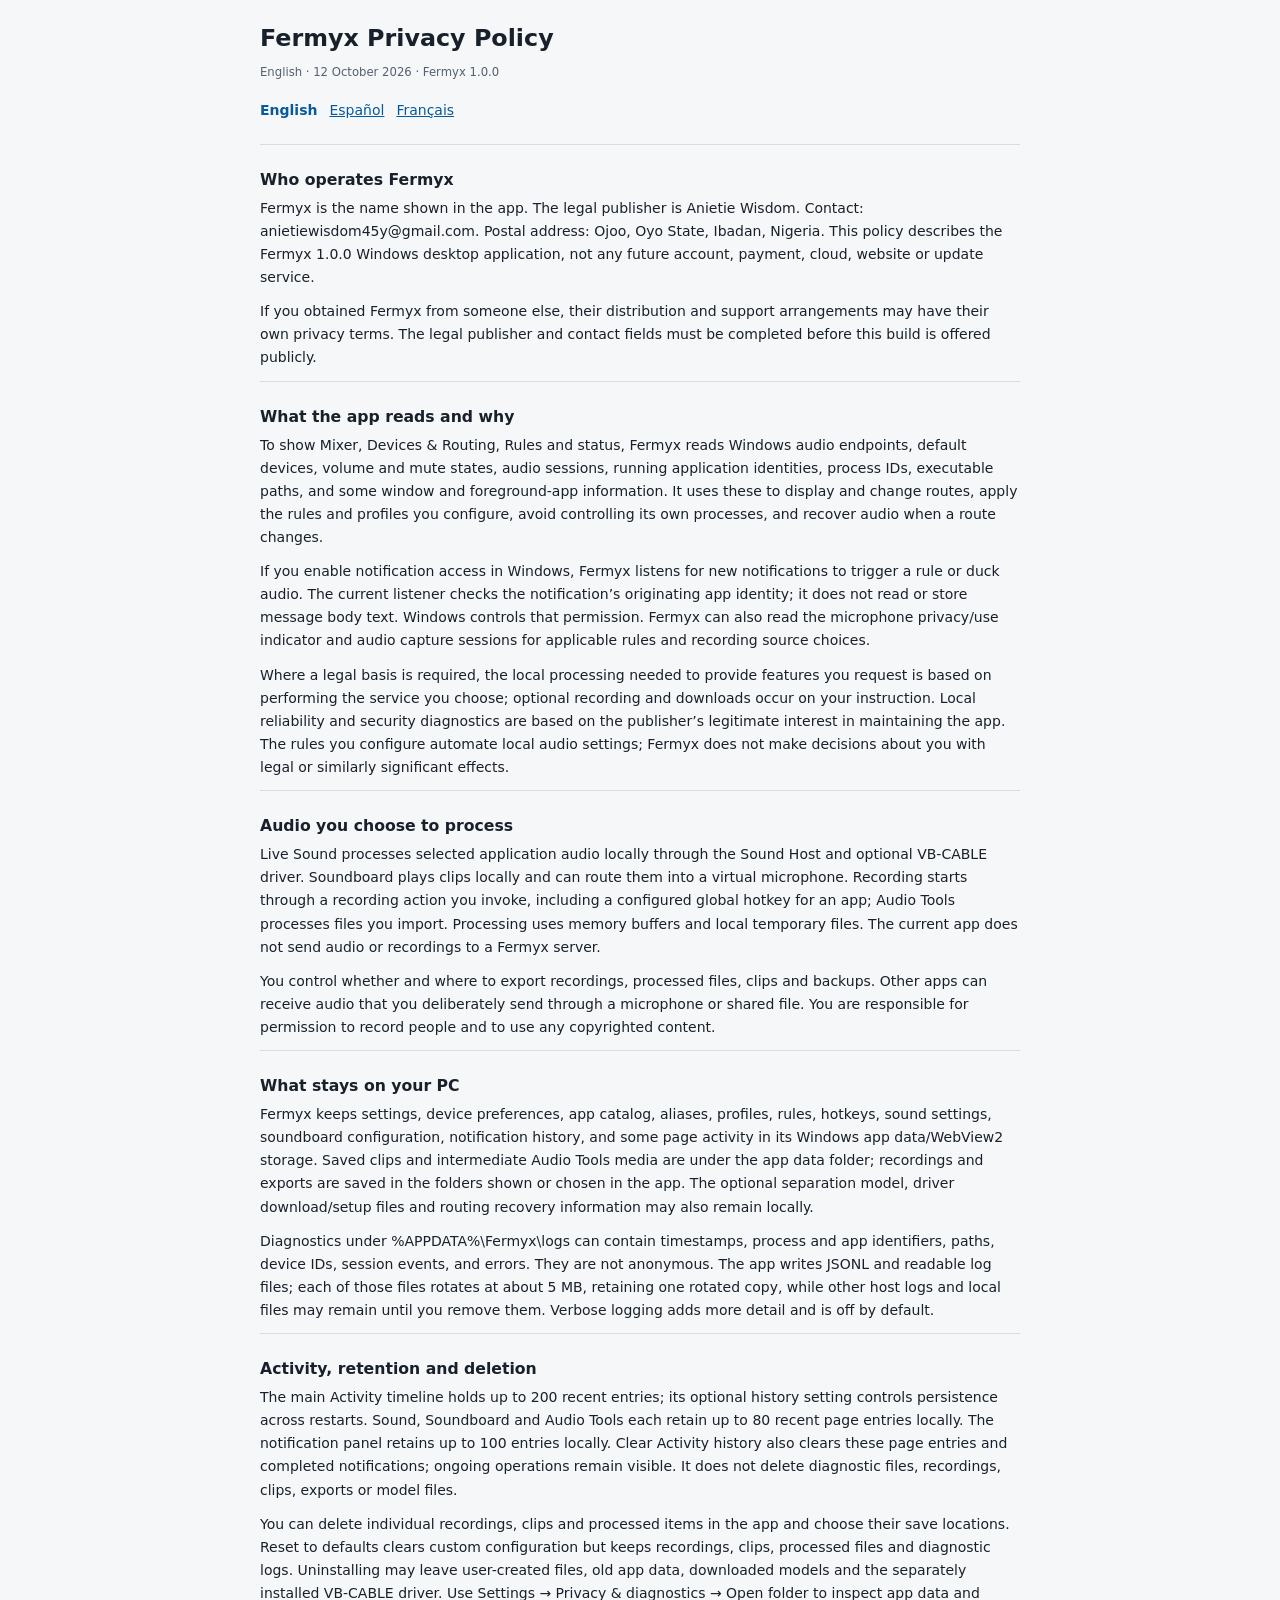
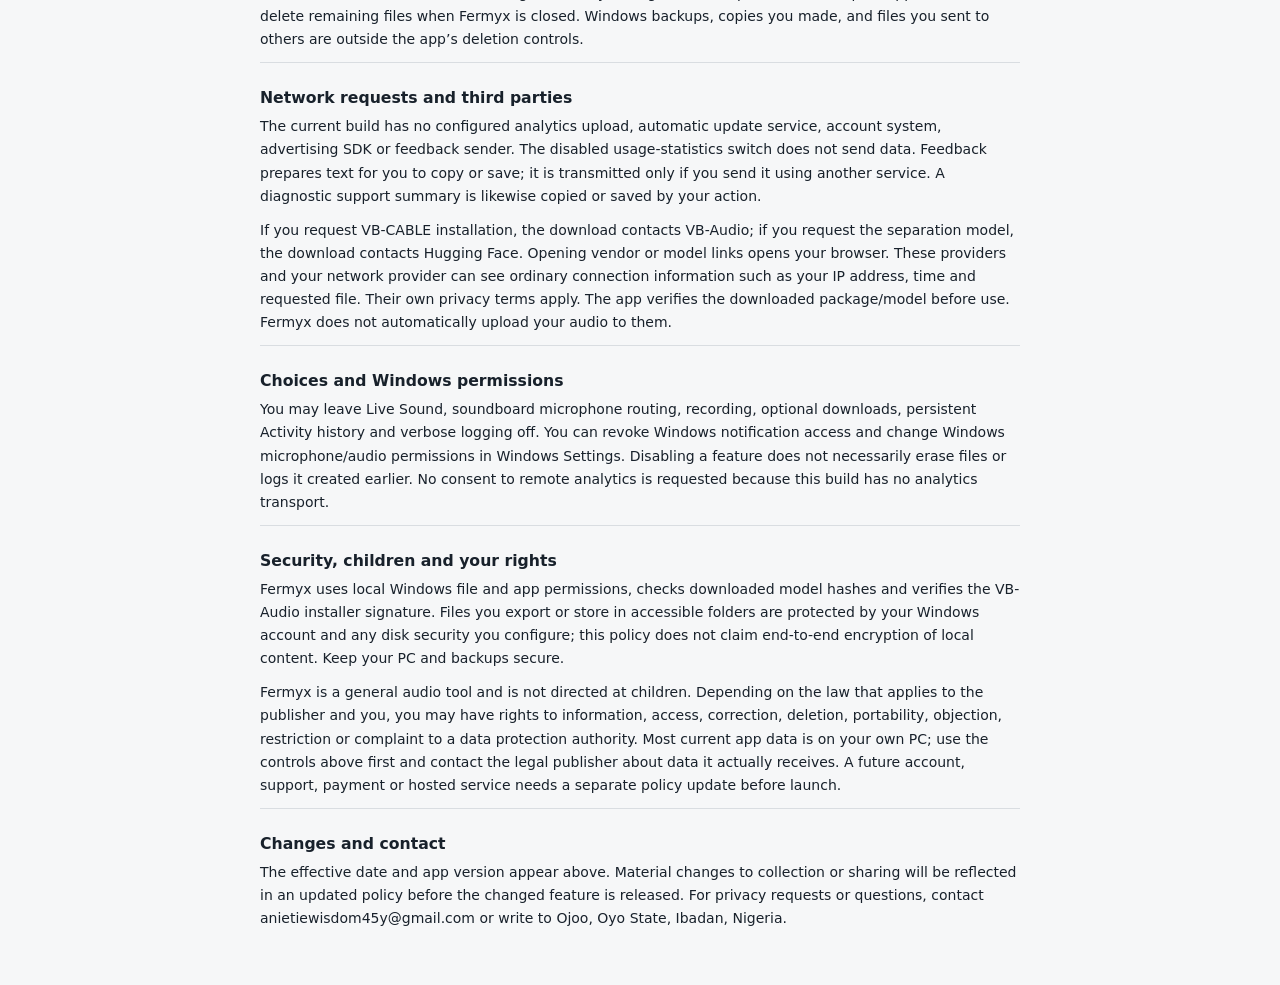
==== index.html @ 1df38df1 "added privacy files" ====
<!doctype html>
<html lang="en"><head><meta charset="utf-8"><meta name="viewport" content="width=device-width,initial-scale=1"><title>Fermyx Privacy Policy</title><style>
:root{color-scheme:light dark;font-family:system-ui,Segoe UI,sans-serif;font-size:14px;line-height:1.65;background:#f6f7f8;color:#18212b}body{max-width:760px;margin:0 auto;padding:24px clamp(16px,5vw,36px) 44px}h1{font-size:1.7rem;line-height:1.2;margin:0 0 7px}h2{font-size:1.12rem;line-height:1.35;margin:24px 0 6px}p{margin:7px 0 11px;overflow-wrap:anywhere}small{color:#546170}nav{display:flex;gap:12px;flex-wrap:wrap;margin:16px 0 22px}nav a{color:#075a9c}nav a[aria-current]{font-weight:700;text-decoration:none}aside{border-left:3px solid #b06700;padding:10px 13px;background:#fff4df;margin:20px 0}section{border-top:1px solid #d9dde1}::selection{background:#afddff}@media(prefers-color-scheme:dark){:root{background:#171a1e;color:#edf2f5}small{color:#a8b3bc}nav a{color:#85cbff}section{border-color:#384148}aside{background:#30271a;color:#ffe1a4}}
</style></head><body><main><h1>Fermyx Privacy Policy</h1><small>English · 12 October 2026 · Fermyx 1.0.0</small><nav aria-label="Policy languages"><a href="index.html" lang="en" aria-current="page">English</a><a href="privacy-policy.es.html" lang="es">Español</a><a href="privacy-policy.fr.html" lang="fr">Français</a></nav><section><h2>Who operates Fermyx</h2><p>Fermyx is the name shown in the app. The legal publisher is Anietie Wisdom. Contact: anietiewisdom45y@gmail.com. Postal address: Ojoo, Oyo State, Ibadan, Nigeria. This policy describes the Fermyx 1.0.0 Windows desktop application, not any future account, payment, cloud, website or update service.</p><p>If you obtained Fermyx from someone else, their distribution and support arrangements may have their own privacy terms. The legal publisher and contact fields must be completed before this build is offered publicly.</p></section>
<section><h2>What the app reads and why</h2><p>To show Mixer, Devices &amp; Routing, Rules and status, Fermyx reads Windows audio endpoints, default devices, volume and mute states, audio sessions, running application identities, process IDs, executable paths, and some window and foreground-app information. It uses these to display and change routes, apply the rules and profiles you configure, avoid controlling its own processes, and recover audio when a route changes.</p><p>If you enable notification access in Windows, Fermyx listens for new notifications to trigger a rule or duck audio. The current listener checks the notification’s originating app identity; it does not read or store message body text. Windows controls that permission. Fermyx can also read the microphone privacy/use indicator and audio capture sessions for applicable rules and recording source choices.</p><p>Where a legal basis is required, the local processing needed to provide features you request is based on performing the service you choose; optional recording and downloads occur on your instruction. Local reliability and security diagnostics are based on the publisher’s legitimate interest in maintaining the app. The rules you configure automate local audio settings; Fermyx does not make decisions about you with legal or similarly significant effects.</p></section>
<section><h2>Audio you choose to process</h2><p>Live Sound processes selected application audio locally through the Sound Host and optional VB-CABLE driver. Soundboard plays clips locally and can route them into a virtual microphone. Recording starts through a recording action you invoke, including a configured global hotkey for an app; Audio Tools processes files you import. Processing uses memory buffers and local temporary files. The current app does not send audio or recordings to a Fermyx server.</p><p>You control whether and where to export recordings, processed files, clips and backups. Other apps can receive audio that you deliberately send through a microphone or shared file. You are responsible for permission to record people and to use any copyrighted content.</p></section>
<section><h2>What stays on your PC</h2><p>Fermyx keeps settings, device preferences, app catalog, aliases, profiles, rules, hotkeys, sound settings, soundboard configuration, notification history, and some page activity in its Windows app data/WebView2 storage. Saved clips and intermediate Audio Tools media are under the app data folder; recordings and exports are saved in the folders shown or chosen in the app. The optional separation model, driver download/setup files and routing recovery information may also remain locally.</p><p>Diagnostics under %APPDATA%\Fermyx\logs can contain timestamps, process and app identifiers, paths, device IDs, session events, and errors. They are not anonymous. The app writes JSONL and readable log files; each of those files rotates at about 5 MB, retaining one rotated copy, while other host logs and local files may remain until you remove them. Verbose logging adds more detail and is off by default.</p></section>
<section><h2>Activity, retention and deletion</h2><p>The main Activity timeline holds up to 200 recent entries; its optional history setting controls persistence across restarts. Sound, Soundboard and Audio Tools each retain up to 80 recent page entries locally. The notification panel retains up to 100 entries locally. Clear Activity history also clears these page entries and completed notifications; ongoing operations remain visible. It does not delete diagnostic files, recordings, clips, exports or model files.</p><p>You can delete individual recordings, clips and processed items in the app and choose their save locations. Reset to defaults clears custom configuration but keeps recordings, clips, processed files and diagnostic logs. Uninstalling may leave user-created files, old app data, downloaded models and the separately installed VB-CABLE driver. Use Settings → Privacy &amp; diagnostics → Open folder to inspect app data and delete remaining files when Fermyx is closed. Windows backups, copies you made, and files you sent to others are outside the app’s deletion controls.</p></section>
<section><h2>Network requests and third parties</h2><p>The current build has no configured analytics upload, automatic update service, account system, advertising SDK or feedback sender. The disabled usage-statistics switch does not send data. Feedback prepares text for you to copy or save; it is transmitted only if you send it using another service. A diagnostic support summary is likewise copied or saved by your action.</p><p>If you request VB-CABLE installation, the download contacts VB-Audio; if you request the separation model, the download contacts Hugging Face. Opening vendor or model links opens your browser. These providers and your network provider can see ordinary connection information such as your IP address, time and requested file. Their own privacy terms apply. The app verifies the downloaded package/model before use. Fermyx does not automatically upload your audio to them.</p></section>
<section><h2>Choices and Windows permissions</h2><p>You may leave Live Sound, soundboard microphone routing, recording, optional downloads, persistent Activity history and verbose logging off. You can revoke Windows notification access and change Windows microphone/audio permissions in Windows Settings. Disabling a feature does not necessarily erase files or logs it created earlier. No consent to remote analytics is requested because this build has no analytics transport.</p></section>
<section><h2>Security, children and your rights</h2><p>Fermyx uses local Windows file and app permissions, checks downloaded model hashes and verifies the VB-Audio installer signature. Files you export or store in accessible folders are protected by your Windows account and any disk security you configure; this policy does not claim end-to-end encryption of local content. Keep your PC and backups secure.</p><p>Fermyx is a general audio tool and is not directed at children. Depending on the law that applies to the publisher and you, you may have rights to information, access, correction, deletion, portability, objection, restriction or complaint to a data protection authority. Most current app data is on your own PC; use the controls above first and contact the legal publisher about data it actually receives. A future account, support, payment or hosted service needs a separate policy update before launch.</p></section>
<section><h2>Changes and contact</h2><p>The effective date and app version appear above. Material changes to collection or sharing will be reflected in an updated policy before the changed feature is released. For privacy requests or questions, contact anietiewisdom45y@gmail.com or write to Ojoo, Oyo State, Ibadan, Nigeria.</p></section></main></body></html>
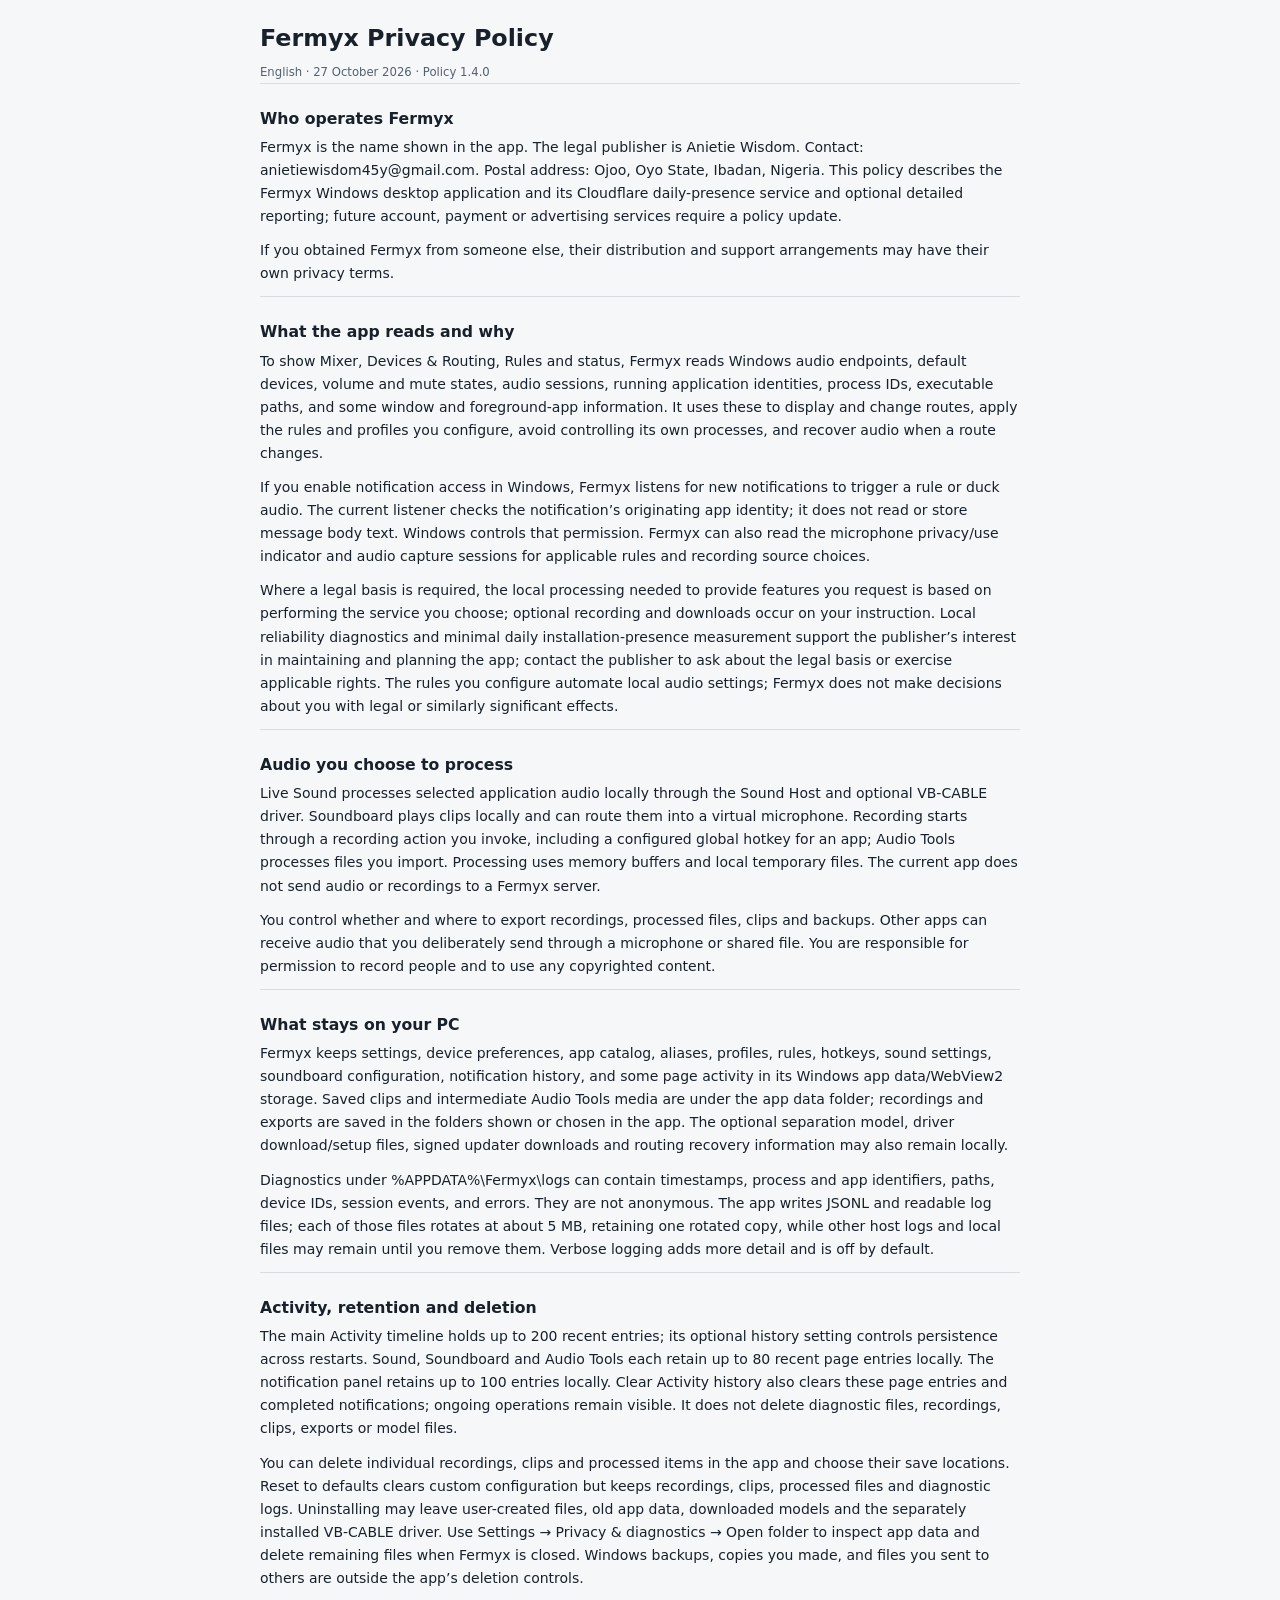
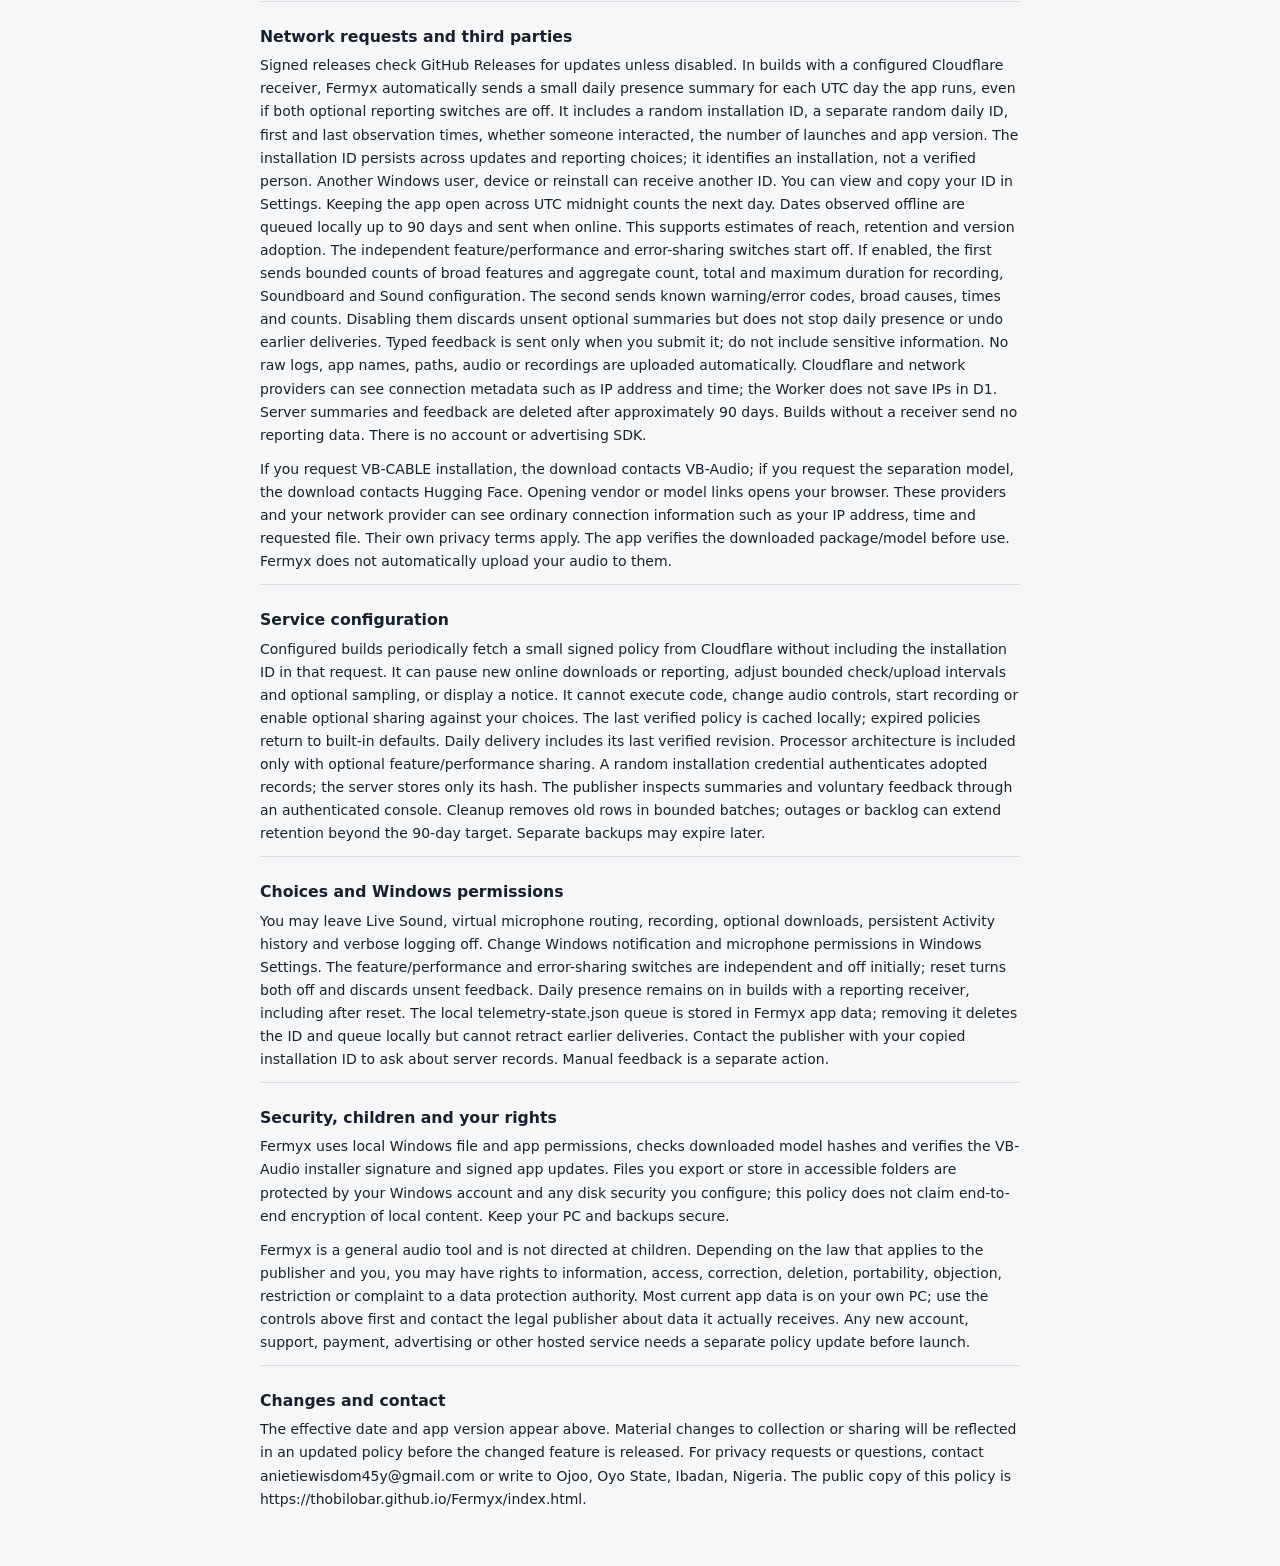
==== commit 60fd88bc: "updated the policy" ====
--- a/index.html
+++ b/index.html
@@ -1,12 +1,13 @@
 <!doctype html>
-<html lang="en"><head><meta charset="utf-8"><meta name="viewport" content="width=device-width,initial-scale=1"><title>Fermyx Privacy Policy</title><style>
-:root{color-scheme:light dark;font-family:system-ui,Segoe UI,sans-serif;font-size:14px;line-height:1.65;background:#f6f7f8;color:#18212b}body{max-width:760px;margin:0 auto;padding:24px clamp(16px,5vw,36px) 44px}h1{font-size:1.7rem;line-height:1.2;margin:0 0 7px}h2{font-size:1.12rem;line-height:1.35;margin:24px 0 6px}p{margin:7px 0 11px;overflow-wrap:anywhere}small{color:#546170}nav{display:flex;gap:12px;flex-wrap:wrap;margin:16px 0 22px}nav a{color:#075a9c}nav a[aria-current]{font-weight:700;text-decoration:none}aside{border-left:3px solid #b06700;padding:10px 13px;background:#fff4df;margin:20px 0}section{border-top:1px solid #d9dde1}::selection{background:#afddff}@media(prefers-color-scheme:dark){:root{background:#171a1e;color:#edf2f5}small{color:#a8b3bc}nav a{color:#85cbff}section{border-color:#384148}aside{background:#30271a;color:#ffe1a4}}
-</style></head><body><main><h1>Fermyx Privacy Policy</h1><small>English · 12 October 2026 · Fermyx 1.0.0</small><nav aria-label="Policy languages"><a href="index.html" lang="en" aria-current="page">English</a><a href="privacy-policy.es.html" lang="es">Español</a><a href="privacy-policy.fr.html" lang="fr">Français</a></nav><section><h2>Who operates Fermyx</h2><p>Fermyx is the name shown in the app. The legal publisher is Anietie Wisdom. Contact: anietiewisdom45y@gmail.com. Postal address: Ojoo, Oyo State, Ibadan, Nigeria. This policy describes the Fermyx 1.0.0 Windows desktop application, not any future account, payment, cloud, website or update service.</p><p>If you obtained Fermyx from someone else, their distribution and support arrangements may have their own privacy terms. The legal publisher and contact fields must be completed before this build is offered publicly.</p></section>
-<section><h2>What the app reads and why</h2><p>To show Mixer, Devices &amp; Routing, Rules and status, Fermyx reads Windows audio endpoints, default devices, volume and mute states, audio sessions, running application identities, process IDs, executable paths, and some window and foreground-app information. It uses these to display and change routes, apply the rules and profiles you configure, avoid controlling its own processes, and recover audio when a route changes.</p><p>If you enable notification access in Windows, Fermyx listens for new notifications to trigger a rule or duck audio. The current listener checks the notification’s originating app identity; it does not read or store message body text. Windows controls that permission. Fermyx can also read the microphone privacy/use indicator and audio capture sessions for applicable rules and recording source choices.</p><p>Where a legal basis is required, the local processing needed to provide features you request is based on performing the service you choose; optional recording and downloads occur on your instruction. Local reliability and security diagnostics are based on the publisher’s legitimate interest in maintaining the app. The rules you configure automate local audio settings; Fermyx does not make decisions about you with legal or similarly significant effects.</p></section>
+<html lang="en"><head><meta name="fermyx-policy-version" content="1.4.0"><meta charset="utf-8"><meta name="viewport" content="width=device-width,initial-scale=1"><title>Fermyx Privacy Policy</title><style>
+@font-face{font-family:"Fermyx Hindi";src:url("fonts/fermyx-hi.woff2")}html:lang(hi){font-family:"Nirmala UI","Fermyx Hindi",system-ui,sans-serif}@font-face{font-family:"Fermyx Japanese";src:url("fonts/fermyx-ja.woff2")}@font-face{font-family:"Fermyx Korean";src:url("fonts/fermyx-ko.woff2")}html:lang(ja){font-family:"Yu Gothic UI","Meiryo","Fermyx Japanese",system-ui,sans-serif;line-break:strict}html:lang(ko){font-family:"Malgun Gothic","Fermyx Korean",system-ui,sans-serif;word-break:keep-all}:root{color-scheme:light dark;font-family:system-ui,Segoe UI,sans-serif;font-size:14px;line-height:1.65;background:#f6f7f8;color:#18212b}body{max-width:760px;margin:0 auto;padding:24px clamp(16px,5vw,36px) 44px}h1{font-size:1.7rem;line-height:1.2;margin:0 0 7px}h2{font-size:1.12rem;line-height:1.35;margin:24px 0 6px}p{margin:7px 0 11px;overflow-wrap:anywhere}small{color:#546170}aside{border-left:3px solid #b06700;padding:10px 13px;background:#fff4df;margin:20px 0}section{border-top:1px solid #d9dde1}::selection{background:#afddff}@media(prefers-color-scheme:dark){:root{background:#171a1e;color:#edf2f5}small{color:#a8b3bc}section{border-color:#384148}aside{background:#30271a;color:#ffe1a4}}
+</style></head><body><main><h1>Fermyx Privacy Policy</h1><small>English · 27 October 2026 · Policy 1.4.0</small><section><h2>Who operates Fermyx</h2><p>Fermyx is the name shown in the app. The legal publisher is Anietie Wisdom. Contact: anietiewisdom45y@gmail.com. Postal address: Ojoo, Oyo State, Ibadan, Nigeria. This policy describes the Fermyx Windows desktop application and its Cloudflare daily-presence service and optional detailed reporting; future account, payment or advertising services require a policy update.</p><p>If you obtained Fermyx from someone else, their distribution and support arrangements may have their own privacy terms.</p></section>
+<section><h2>What the app reads and why</h2><p>To show Mixer, Devices &amp; Routing, Rules and status, Fermyx reads Windows audio endpoints, default devices, volume and mute states, audio sessions, running application identities, process IDs, executable paths, and some window and foreground-app information. It uses these to display and change routes, apply the rules and profiles you configure, avoid controlling its own processes, and recover audio when a route changes.</p><p>If you enable notification access in Windows, Fermyx listens for new notifications to trigger a rule or duck audio. The current listener checks the notification’s originating app identity; it does not read or store message body text. Windows controls that permission. Fermyx can also read the microphone privacy/use indicator and audio capture sessions for applicable rules and recording source choices.</p><p>Where a legal basis is required, the local processing needed to provide features you request is based on performing the service you choose; optional recording and downloads occur on your instruction. Local reliability diagnostics and minimal daily installation-presence measurement support the publisher’s interest in maintaining and planning the app; contact the publisher to ask about the legal basis or exercise applicable rights. The rules you configure automate local audio settings; Fermyx does not make decisions about you with legal or similarly significant effects.</p></section>
 <section><h2>Audio you choose to process</h2><p>Live Sound processes selected application audio locally through the Sound Host and optional VB-CABLE driver. Soundboard plays clips locally and can route them into a virtual microphone. Recording starts through a recording action you invoke, including a configured global hotkey for an app; Audio Tools processes files you import. Processing uses memory buffers and local temporary files. The current app does not send audio or recordings to a Fermyx server.</p><p>You control whether and where to export recordings, processed files, clips and backups. Other apps can receive audio that you deliberately send through a microphone or shared file. You are responsible for permission to record people and to use any copyrighted content.</p></section>
-<section><h2>What stays on your PC</h2><p>Fermyx keeps settings, device preferences, app catalog, aliases, profiles, rules, hotkeys, sound settings, soundboard configuration, notification history, and some page activity in its Windows app data/WebView2 storage. Saved clips and intermediate Audio Tools media are under the app data folder; recordings and exports are saved in the folders shown or chosen in the app. The optional separation model, driver download/setup files and routing recovery information may also remain locally.</p><p>Diagnostics under %APPDATA%\Fermyx\logs can contain timestamps, process and app identifiers, paths, device IDs, session events, and errors. They are not anonymous. The app writes JSONL and readable log files; each of those files rotates at about 5 MB, retaining one rotated copy, while other host logs and local files may remain until you remove them. Verbose logging adds more detail and is off by default.</p></section>
+<section><h2>What stays on your PC</h2><p>Fermyx keeps settings, device preferences, app catalog, aliases, profiles, rules, hotkeys, sound settings, soundboard configuration, notification history, and some page activity in its Windows app data/WebView2 storage. Saved clips and intermediate Audio Tools media are under the app data folder; recordings and exports are saved in the folders shown or chosen in the app. The optional separation model, driver download/setup files, signed updater downloads and routing recovery information may also remain locally.</p><p>Diagnostics under %APPDATA%\Fermyx\logs can contain timestamps, process and app identifiers, paths, device IDs, session events, and errors. They are not anonymous. The app writes JSONL and readable log files; each of those files rotates at about 5 MB, retaining one rotated copy, while other host logs and local files may remain until you remove them. Verbose logging adds more detail and is off by default.</p></section>
 <section><h2>Activity, retention and deletion</h2><p>The main Activity timeline holds up to 200 recent entries; its optional history setting controls persistence across restarts. Sound, Soundboard and Audio Tools each retain up to 80 recent page entries locally. The notification panel retains up to 100 entries locally. Clear Activity history also clears these page entries and completed notifications; ongoing operations remain visible. It does not delete diagnostic files, recordings, clips, exports or model files.</p><p>You can delete individual recordings, clips and processed items in the app and choose their save locations. Reset to defaults clears custom configuration but keeps recordings, clips, processed files and diagnostic logs. Uninstalling may leave user-created files, old app data, downloaded models and the separately installed VB-CABLE driver. Use Settings → Privacy &amp; diagnostics → Open folder to inspect app data and delete remaining files when Fermyx is closed. Windows backups, copies you made, and files you sent to others are outside the app’s deletion controls.</p></section>
-<section><h2>Network requests and third parties</h2><p>The current build has no configured analytics upload, automatic update service, account system, advertising SDK or feedback sender. The disabled usage-statistics switch does not send data. Feedback prepares text for you to copy or save; it is transmitted only if you send it using another service. A diagnostic support summary is likewise copied or saved by your action.</p><p>If you request VB-CABLE installation, the download contacts VB-Audio; if you request the separation model, the download contacts Hugging Face. Opening vendor or model links opens your browser. These providers and your network provider can see ordinary connection information such as your IP address, time and requested file. Their own privacy terms apply. The app verifies the downloaded package/model before use. Fermyx does not automatically upload your audio to them.</p></section>
-<section><h2>Choices and Windows permissions</h2><p>You may leave Live Sound, soundboard microphone routing, recording, optional downloads, persistent Activity history and verbose logging off. You can revoke Windows notification access and change Windows microphone/audio permissions in Windows Settings. Disabling a feature does not necessarily erase files or logs it created earlier. No consent to remote analytics is requested because this build has no analytics transport.</p></section>
-<section><h2>Security, children and your rights</h2><p>Fermyx uses local Windows file and app permissions, checks downloaded model hashes and verifies the VB-Audio installer signature. Files you export or store in accessible folders are protected by your Windows account and any disk security you configure; this policy does not claim end-to-end encryption of local content. Keep your PC and backups secure.</p><p>Fermyx is a general audio tool and is not directed at children. Depending on the law that applies to the publisher and you, you may have rights to information, access, correction, deletion, portability, objection, restriction or complaint to a data protection authority. Most current app data is on your own PC; use the controls above first and contact the legal publisher about data it actually receives. A future account, support, payment or hosted service needs a separate policy update before launch.</p></section>
-<section><h2>Changes and contact</h2><p>The effective date and app version appear above. Material changes to collection or sharing will be reflected in an updated policy before the changed feature is released. For privacy requests or questions, contact anietiewisdom45y@gmail.com or write to Ojoo, Oyo State, Ibadan, Nigeria.</p></section></main></body></html>
+<section><h2>Network requests and third parties</h2><p>Signed releases check GitHub Releases for updates unless disabled. In builds with a configured Cloudflare receiver, Fermyx automatically sends a small daily presence summary for each UTC day the app runs, even if both optional reporting switches are off. It includes a random installation ID, a separate random daily ID, first and last observation times, whether someone interacted, the number of launches and app version. The installation ID persists across updates and reporting choices; it identifies an installation, not a verified person. Another Windows user, device or reinstall can receive another ID. You can view and copy your ID in Settings. Keeping the app open across UTC midnight counts the next day. Dates observed offline are queued locally up to 90 days and sent when online. This supports estimates of reach, retention and version adoption. The independent feature/performance and error-sharing switches start off. If enabled, the first sends bounded counts of broad features and aggregate count, total and maximum duration for recording, Soundboard and Sound configuration. The second sends known warning/error codes, broad causes, times and counts. Disabling them discards unsent optional summaries but does not stop daily presence or undo earlier deliveries. Typed feedback is sent only when you submit it; do not include sensitive information. No raw logs, app names, paths, audio or recordings are uploaded automatically. Cloudflare and network providers can see connection metadata such as IP address and time; the Worker does not save IPs in D1. Server summaries and feedback are deleted after approximately 90 days. Builds without a receiver send no reporting data. There is no account or advertising SDK.</p><p>If you request VB-CABLE installation, the download contacts VB-Audio; if you request the separation model, the download contacts Hugging Face. Opening vendor or model links opens your browser. These providers and your network provider can see ordinary connection information such as your IP address, time and requested file. Their own privacy terms apply. The app verifies the downloaded package/model before use. Fermyx does not automatically upload your audio to them.</p></section>
+<section><h2>Service configuration</h2><p>Configured builds periodically fetch a small signed policy from Cloudflare without including the installation ID in that request. It can pause new online downloads or reporting, adjust bounded check/upload intervals and optional sampling, or display a notice. It cannot execute code, change audio controls, start recording or enable optional sharing against your choices. The last verified policy is cached locally; expired policies return to built-in defaults. Daily delivery includes its last verified revision. Processor architecture is included only with optional feature/performance sharing. A random installation credential authenticates adopted records; the server stores only its hash. The publisher inspects summaries and voluntary feedback through an authenticated console. Cleanup removes old rows in bounded batches; outages or backlog can extend retention beyond the 90-day target. Separate backups may expire later.</p></section>
+<section><h2>Choices and Windows permissions</h2><p>You may leave Live Sound, virtual microphone routing, recording, optional downloads, persistent Activity history and verbose logging off. Change Windows notification and microphone permissions in Windows Settings. The feature/performance and error-sharing switches are independent and off initially; reset turns both off and discards unsent feedback. Daily presence remains on in builds with a reporting receiver, including after reset. The local telemetry-state.json queue is stored in Fermyx app data; removing it deletes the ID and queue locally but cannot retract earlier deliveries. Contact the publisher with your copied installation ID to ask about server records. Manual feedback is a separate action.</p></section>
+<section><h2>Security, children and your rights</h2><p>Fermyx uses local Windows file and app permissions, checks downloaded model hashes and verifies the VB-Audio installer signature and signed app updates. Files you export or store in accessible folders are protected by your Windows account and any disk security you configure; this policy does not claim end-to-end encryption of local content. Keep your PC and backups secure.</p><p>Fermyx is a general audio tool and is not directed at children. Depending on the law that applies to the publisher and you, you may have rights to information, access, correction, deletion, portability, objection, restriction or complaint to a data protection authority. Most current app data is on your own PC; use the controls above first and contact the legal publisher about data it actually receives. Any new account, support, payment, advertising or other hosted service needs a separate policy update before launch.</p></section>
+<section><h2>Changes and contact</h2><p>The effective date and app version appear above. Material changes to collection or sharing will be reflected in an updated policy before the changed feature is released. For privacy requests or questions, contact anietiewisdom45y@gmail.com or write to Ojoo, Oyo State, Ibadan, Nigeria. The public copy of this policy is https://thobilobar.github.io/Fermyx/index.html.</p></section></main></body></html>
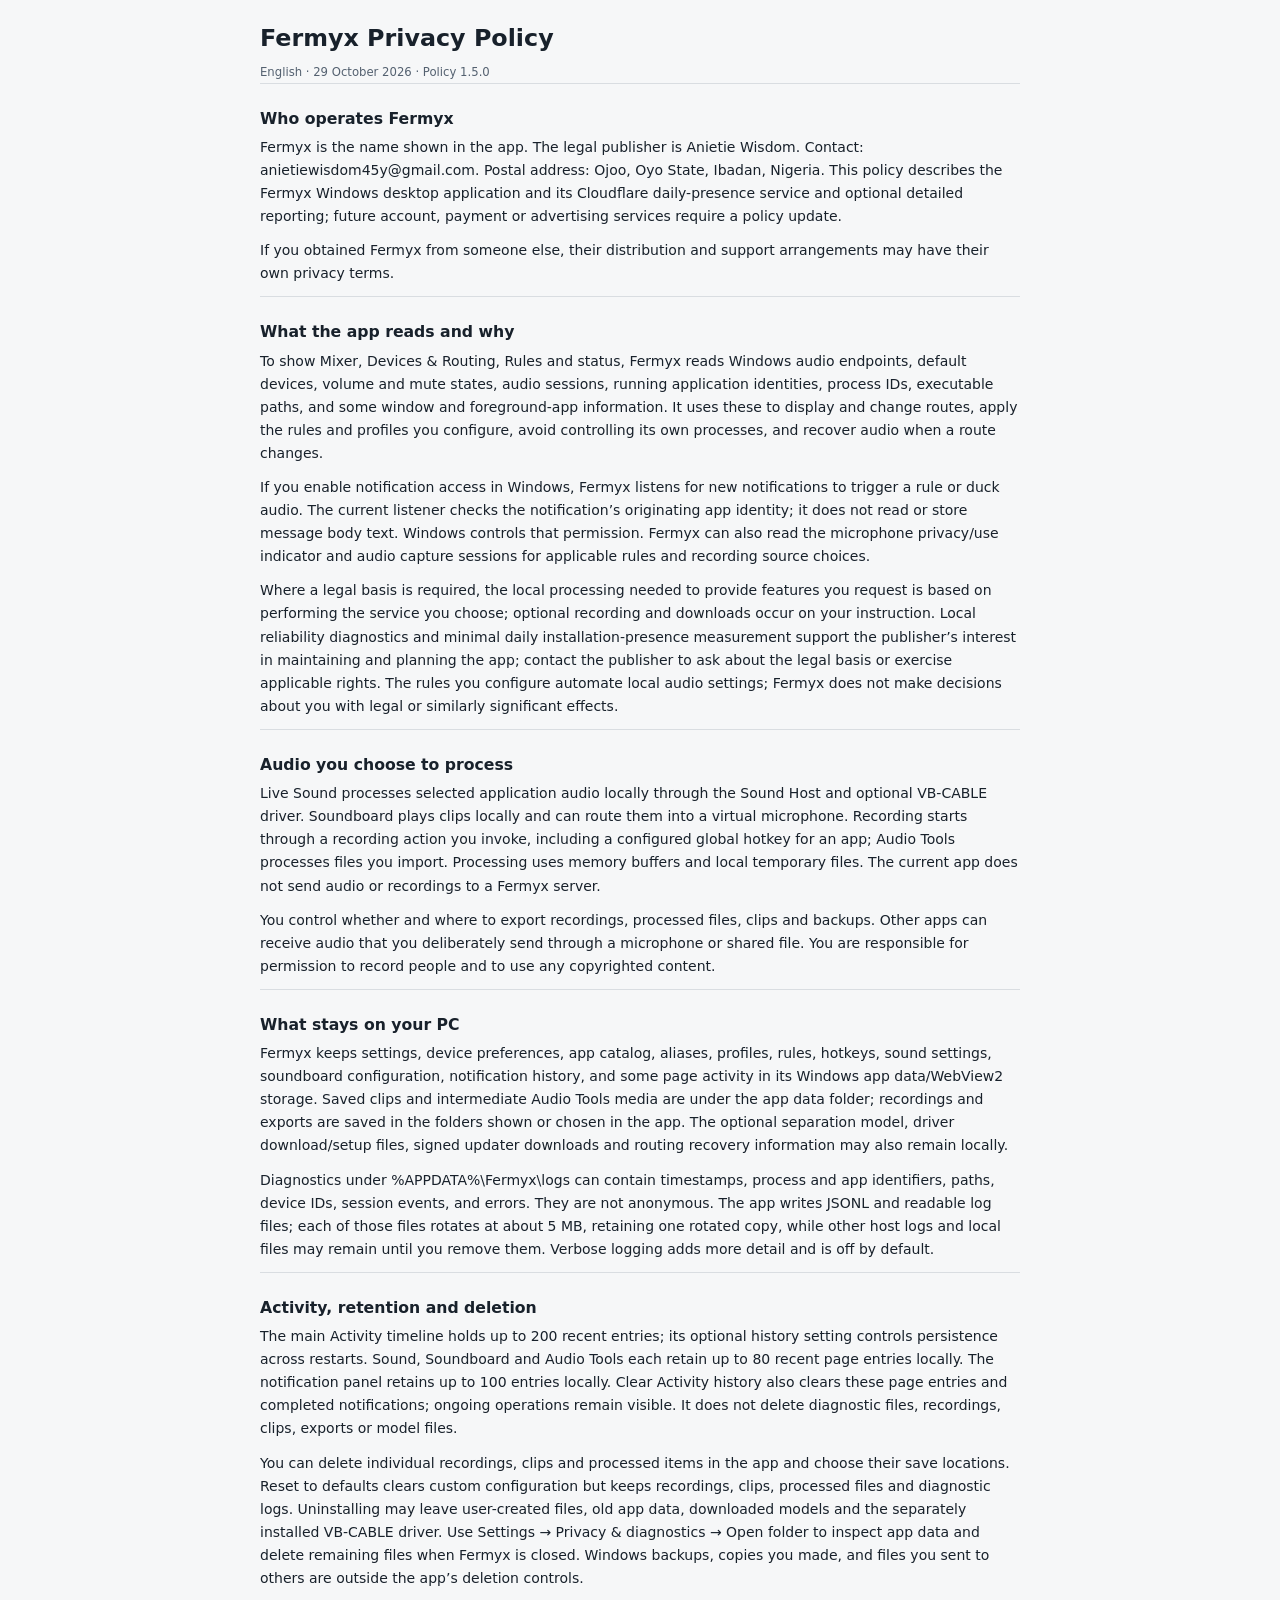
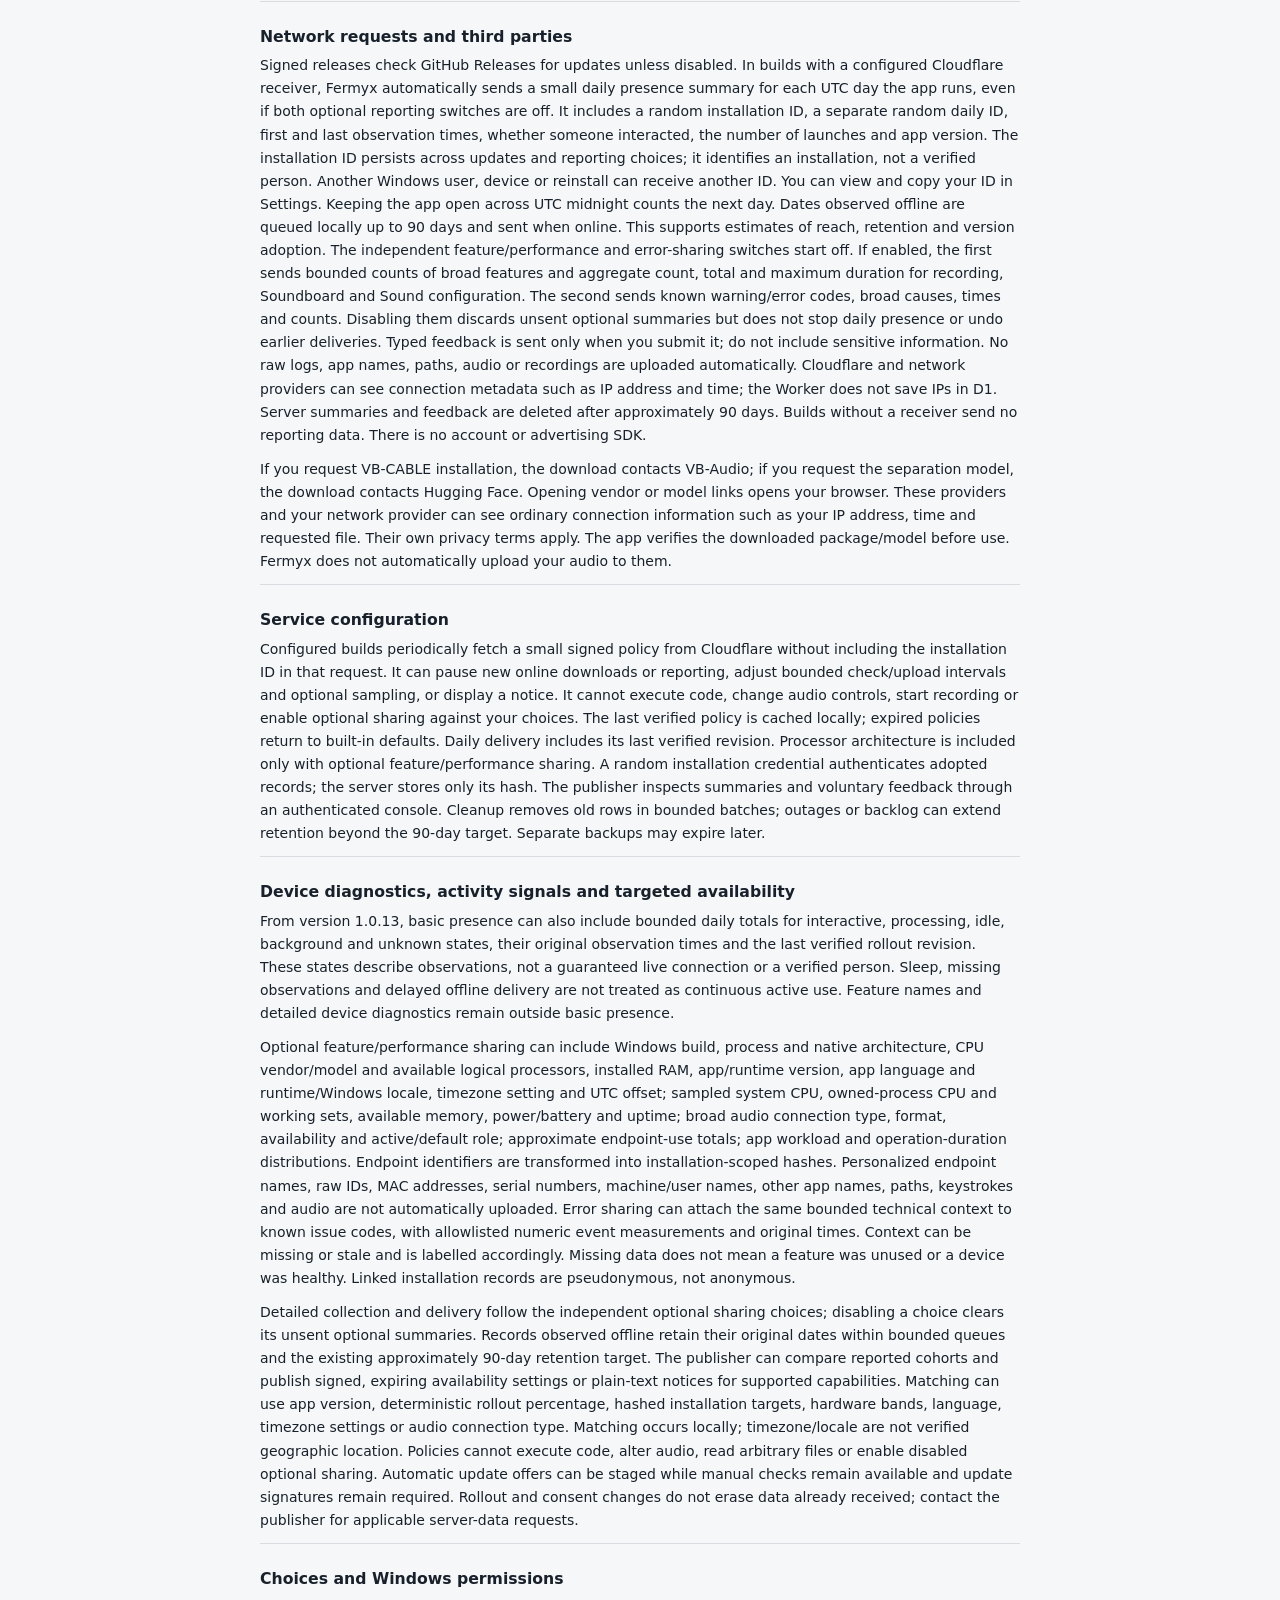
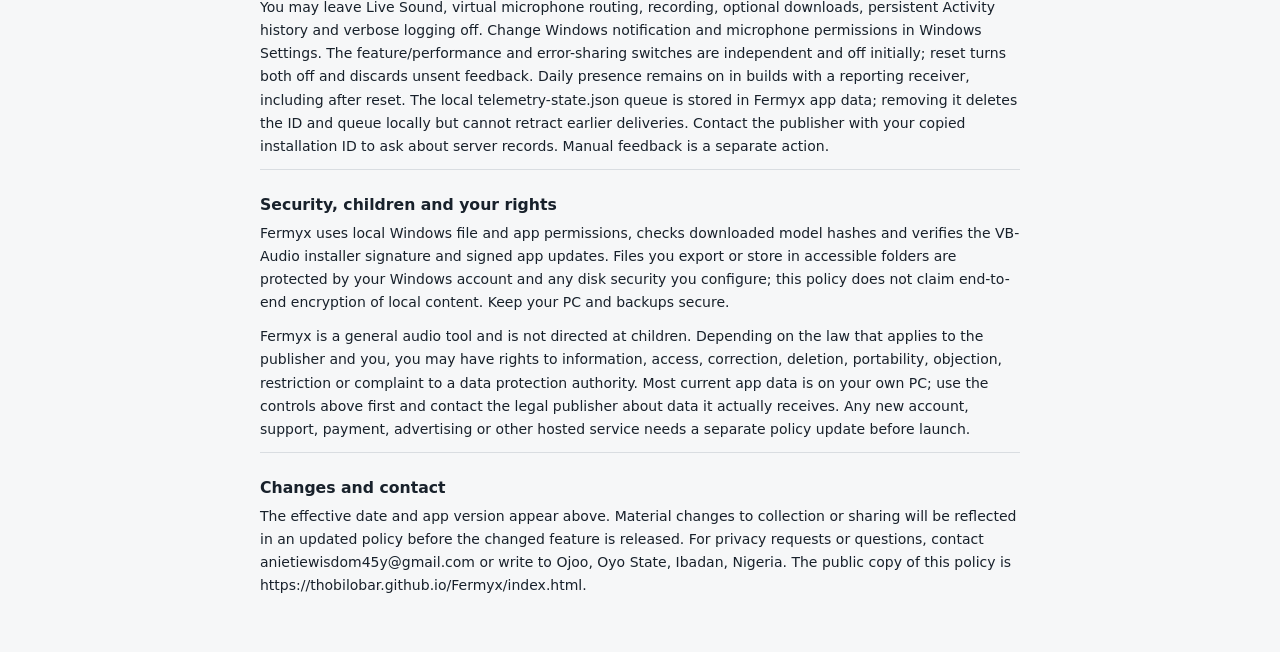
==== commit d91d35b8: "Upgraded the policy" ====
--- a/index.html
+++ b/index.html
@@ -1,13 +1,14 @@
 <!doctype html>
-<html lang="en"><head><meta name="fermyx-policy-version" content="1.4.0"><meta charset="utf-8"><meta name="viewport" content="width=device-width,initial-scale=1"><title>Fermyx Privacy Policy</title><style>
+<html lang="en"><head><meta name="fermyx-policy-version" content="1.5.0"><meta charset="utf-8"><meta name="viewport" content="width=device-width,initial-scale=1"><title>Fermyx Privacy Policy</title><style>
 @font-face{font-family:"Fermyx Hindi";src:url("fonts/fermyx-hi.woff2")}html:lang(hi){font-family:"Nirmala UI","Fermyx Hindi",system-ui,sans-serif}@font-face{font-family:"Fermyx Japanese";src:url("fonts/fermyx-ja.woff2")}@font-face{font-family:"Fermyx Korean";src:url("fonts/fermyx-ko.woff2")}html:lang(ja){font-family:"Yu Gothic UI","Meiryo","Fermyx Japanese",system-ui,sans-serif;line-break:strict}html:lang(ko){font-family:"Malgun Gothic","Fermyx Korean",system-ui,sans-serif;word-break:keep-all}:root{color-scheme:light dark;font-family:system-ui,Segoe UI,sans-serif;font-size:14px;line-height:1.65;background:#f6f7f8;color:#18212b}body{max-width:760px;margin:0 auto;padding:24px clamp(16px,5vw,36px) 44px}h1{font-size:1.7rem;line-height:1.2;margin:0 0 7px}h2{font-size:1.12rem;line-height:1.35;margin:24px 0 6px}p{margin:7px 0 11px;overflow-wrap:anywhere}small{color:#546170}aside{border-left:3px solid #b06700;padding:10px 13px;background:#fff4df;margin:20px 0}section{border-top:1px solid #d9dde1}::selection{background:#afddff}@media(prefers-color-scheme:dark){:root{background:#171a1e;color:#edf2f5}small{color:#a8b3bc}section{border-color:#384148}aside{background:#30271a;color:#ffe1a4}}
-</style></head><body><main><h1>Fermyx Privacy Policy</h1><small>English · 27 October 2026 · Policy 1.4.0</small><section><h2>Who operates Fermyx</h2><p>Fermyx is the name shown in the app. The legal publisher is Anietie Wisdom. Contact: anietiewisdom45y@gmail.com. Postal address: Ojoo, Oyo State, Ibadan, Nigeria. This policy describes the Fermyx Windows desktop application and its Cloudflare daily-presence service and optional detailed reporting; future account, payment or advertising services require a policy update.</p><p>If you obtained Fermyx from someone else, their distribution and support arrangements may have their own privacy terms.</p></section>
+</style></head><body><main><h1>Fermyx Privacy Policy</h1><small>English · 29 October 2026 · Policy 1.5.0</small><section><h2>Who operates Fermyx</h2><p>Fermyx is the name shown in the app. The legal publisher is Anietie Wisdom. Contact: anietiewisdom45y@gmail.com. Postal address: Ojoo, Oyo State, Ibadan, Nigeria. This policy describes the Fermyx Windows desktop application and its Cloudflare daily-presence service and optional detailed reporting; future account, payment or advertising services require a policy update.</p><p>If you obtained Fermyx from someone else, their distribution and support arrangements may have their own privacy terms.</p></section>
 <section><h2>What the app reads and why</h2><p>To show Mixer, Devices &amp; Routing, Rules and status, Fermyx reads Windows audio endpoints, default devices, volume and mute states, audio sessions, running application identities, process IDs, executable paths, and some window and foreground-app information. It uses these to display and change routes, apply the rules and profiles you configure, avoid controlling its own processes, and recover audio when a route changes.</p><p>If you enable notification access in Windows, Fermyx listens for new notifications to trigger a rule or duck audio. The current listener checks the notification’s originating app identity; it does not read or store message body text. Windows controls that permission. Fermyx can also read the microphone privacy/use indicator and audio capture sessions for applicable rules and recording source choices.</p><p>Where a legal basis is required, the local processing needed to provide features you request is based on performing the service you choose; optional recording and downloads occur on your instruction. Local reliability diagnostics and minimal daily installation-presence measurement support the publisher’s interest in maintaining and planning the app; contact the publisher to ask about the legal basis or exercise applicable rights. The rules you configure automate local audio settings; Fermyx does not make decisions about you with legal or similarly significant effects.</p></section>
 <section><h2>Audio you choose to process</h2><p>Live Sound processes selected application audio locally through the Sound Host and optional VB-CABLE driver. Soundboard plays clips locally and can route them into a virtual microphone. Recording starts through a recording action you invoke, including a configured global hotkey for an app; Audio Tools processes files you import. Processing uses memory buffers and local temporary files. The current app does not send audio or recordings to a Fermyx server.</p><p>You control whether and where to export recordings, processed files, clips and backups. Other apps can receive audio that you deliberately send through a microphone or shared file. You are responsible for permission to record people and to use any copyrighted content.</p></section>
 <section><h2>What stays on your PC</h2><p>Fermyx keeps settings, device preferences, app catalog, aliases, profiles, rules, hotkeys, sound settings, soundboard configuration, notification history, and some page activity in its Windows app data/WebView2 storage. Saved clips and intermediate Audio Tools media are under the app data folder; recordings and exports are saved in the folders shown or chosen in the app. The optional separation model, driver download/setup files, signed updater downloads and routing recovery information may also remain locally.</p><p>Diagnostics under %APPDATA%\Fermyx\logs can contain timestamps, process and app identifiers, paths, device IDs, session events, and errors. They are not anonymous. The app writes JSONL and readable log files; each of those files rotates at about 5 MB, retaining one rotated copy, while other host logs and local files may remain until you remove them. Verbose logging adds more detail and is off by default.</p></section>
 <section><h2>Activity, retention and deletion</h2><p>The main Activity timeline holds up to 200 recent entries; its optional history setting controls persistence across restarts. Sound, Soundboard and Audio Tools each retain up to 80 recent page entries locally. The notification panel retains up to 100 entries locally. Clear Activity history also clears these page entries and completed notifications; ongoing operations remain visible. It does not delete diagnostic files, recordings, clips, exports or model files.</p><p>You can delete individual recordings, clips and processed items in the app and choose their save locations. Reset to defaults clears custom configuration but keeps recordings, clips, processed files and diagnostic logs. Uninstalling may leave user-created files, old app data, downloaded models and the separately installed VB-CABLE driver. Use Settings → Privacy &amp; diagnostics → Open folder to inspect app data and delete remaining files when Fermyx is closed. Windows backups, copies you made, and files you sent to others are outside the app’s deletion controls.</p></section>
 <section><h2>Network requests and third parties</h2><p>Signed releases check GitHub Releases for updates unless disabled. In builds with a configured Cloudflare receiver, Fermyx automatically sends a small daily presence summary for each UTC day the app runs, even if both optional reporting switches are off. It includes a random installation ID, a separate random daily ID, first and last observation times, whether someone interacted, the number of launches and app version. The installation ID persists across updates and reporting choices; it identifies an installation, not a verified person. Another Windows user, device or reinstall can receive another ID. You can view and copy your ID in Settings. Keeping the app open across UTC midnight counts the next day. Dates observed offline are queued locally up to 90 days and sent when online. This supports estimates of reach, retention and version adoption. The independent feature/performance and error-sharing switches start off. If enabled, the first sends bounded counts of broad features and aggregate count, total and maximum duration for recording, Soundboard and Sound configuration. The second sends known warning/error codes, broad causes, times and counts. Disabling them discards unsent optional summaries but does not stop daily presence or undo earlier deliveries. Typed feedback is sent only when you submit it; do not include sensitive information. No raw logs, app names, paths, audio or recordings are uploaded automatically. Cloudflare and network providers can see connection metadata such as IP address and time; the Worker does not save IPs in D1. Server summaries and feedback are deleted after approximately 90 days. Builds without a receiver send no reporting data. There is no account or advertising SDK.</p><p>If you request VB-CABLE installation, the download contacts VB-Audio; if you request the separation model, the download contacts Hugging Face. Opening vendor or model links opens your browser. These providers and your network provider can see ordinary connection information such as your IP address, time and requested file. Their own privacy terms apply. The app verifies the downloaded package/model before use. Fermyx does not automatically upload your audio to them.</p></section>
 <section><h2>Service configuration</h2><p>Configured builds periodically fetch a small signed policy from Cloudflare without including the installation ID in that request. It can pause new online downloads or reporting, adjust bounded check/upload intervals and optional sampling, or display a notice. It cannot execute code, change audio controls, start recording or enable optional sharing against your choices. The last verified policy is cached locally; expired policies return to built-in defaults. Daily delivery includes its last verified revision. Processor architecture is included only with optional feature/performance sharing. A random installation credential authenticates adopted records; the server stores only its hash. The publisher inspects summaries and voluntary feedback through an authenticated console. Cleanup removes old rows in bounded batches; outages or backlog can extend retention beyond the 90-day target. Separate backups may expire later.</p></section>
+<section><h2>Device diagnostics, activity signals and targeted availability</h2><p>From version 1.0.13, basic presence can also include bounded daily totals for interactive, processing, idle, background and unknown states, their original observation times and the last verified rollout revision. These states describe observations, not a guaranteed live connection or a verified person. Sleep, missing observations and delayed offline delivery are not treated as continuous active use. Feature names and detailed device diagnostics remain outside basic presence.</p><p>Optional feature/performance sharing can include Windows build, process and native architecture, CPU vendor/model and available logical processors, installed RAM, app/runtime version, app language and runtime/Windows locale, timezone setting and UTC offset; sampled system CPU, owned-process CPU and working sets, available memory, power/battery and uptime; broad audio connection type, format, availability and active/default role; approximate endpoint-use totals; app workload and operation-duration distributions. Endpoint identifiers are transformed into installation-scoped hashes. Personalized endpoint names, raw IDs, MAC addresses, serial numbers, machine/user names, other app names, paths, keystrokes and audio are not automatically uploaded. Error sharing can attach the same bounded technical context to known issue codes, with allowlisted numeric event measurements and original times. Context can be missing or stale and is labelled accordingly. Missing data does not mean a feature was unused or a device was healthy. Linked installation records are pseudonymous, not anonymous.</p><p>Detailed collection and delivery follow the independent optional sharing choices; disabling a choice clears its unsent optional summaries. Records observed offline retain their original dates within bounded queues and the existing approximately 90-day retention target. The publisher can compare reported cohorts and publish signed, expiring availability settings or plain-text notices for supported capabilities. Matching can use app version, deterministic rollout percentage, hashed installation targets, hardware bands, language, timezone settings or audio connection type. Matching occurs locally; timezone/locale are not verified geographic location. Policies cannot execute code, alter audio, read arbitrary files or enable disabled optional sharing. Automatic update offers can be staged while manual checks remain available and update signatures remain required. Rollout and consent changes do not erase data already received; contact the publisher for applicable server-data requests.</p></section>
 <section><h2>Choices and Windows permissions</h2><p>You may leave Live Sound, virtual microphone routing, recording, optional downloads, persistent Activity history and verbose logging off. Change Windows notification and microphone permissions in Windows Settings. The feature/performance and error-sharing switches are independent and off initially; reset turns both off and discards unsent feedback. Daily presence remains on in builds with a reporting receiver, including after reset. The local telemetry-state.json queue is stored in Fermyx app data; removing it deletes the ID and queue locally but cannot retract earlier deliveries. Contact the publisher with your copied installation ID to ask about server records. Manual feedback is a separate action.</p></section>
 <section><h2>Security, children and your rights</h2><p>Fermyx uses local Windows file and app permissions, checks downloaded model hashes and verifies the VB-Audio installer signature and signed app updates. Files you export or store in accessible folders are protected by your Windows account and any disk security you configure; this policy does not claim end-to-end encryption of local content. Keep your PC and backups secure.</p><p>Fermyx is a general audio tool and is not directed at children. Depending on the law that applies to the publisher and you, you may have rights to information, access, correction, deletion, portability, objection, restriction or complaint to a data protection authority. Most current app data is on your own PC; use the controls above first and contact the legal publisher about data it actually receives. Any new account, support, payment, advertising or other hosted service needs a separate policy update before launch.</p></section>
 <section><h2>Changes and contact</h2><p>The effective date and app version appear above. Material changes to collection or sharing will be reflected in an updated policy before the changed feature is released. For privacy requests or questions, contact anietiewisdom45y@gmail.com or write to Ojoo, Oyo State, Ibadan, Nigeria. The public copy of this policy is https://thobilobar.github.io/Fermyx/index.html.</p></section></main></body></html>
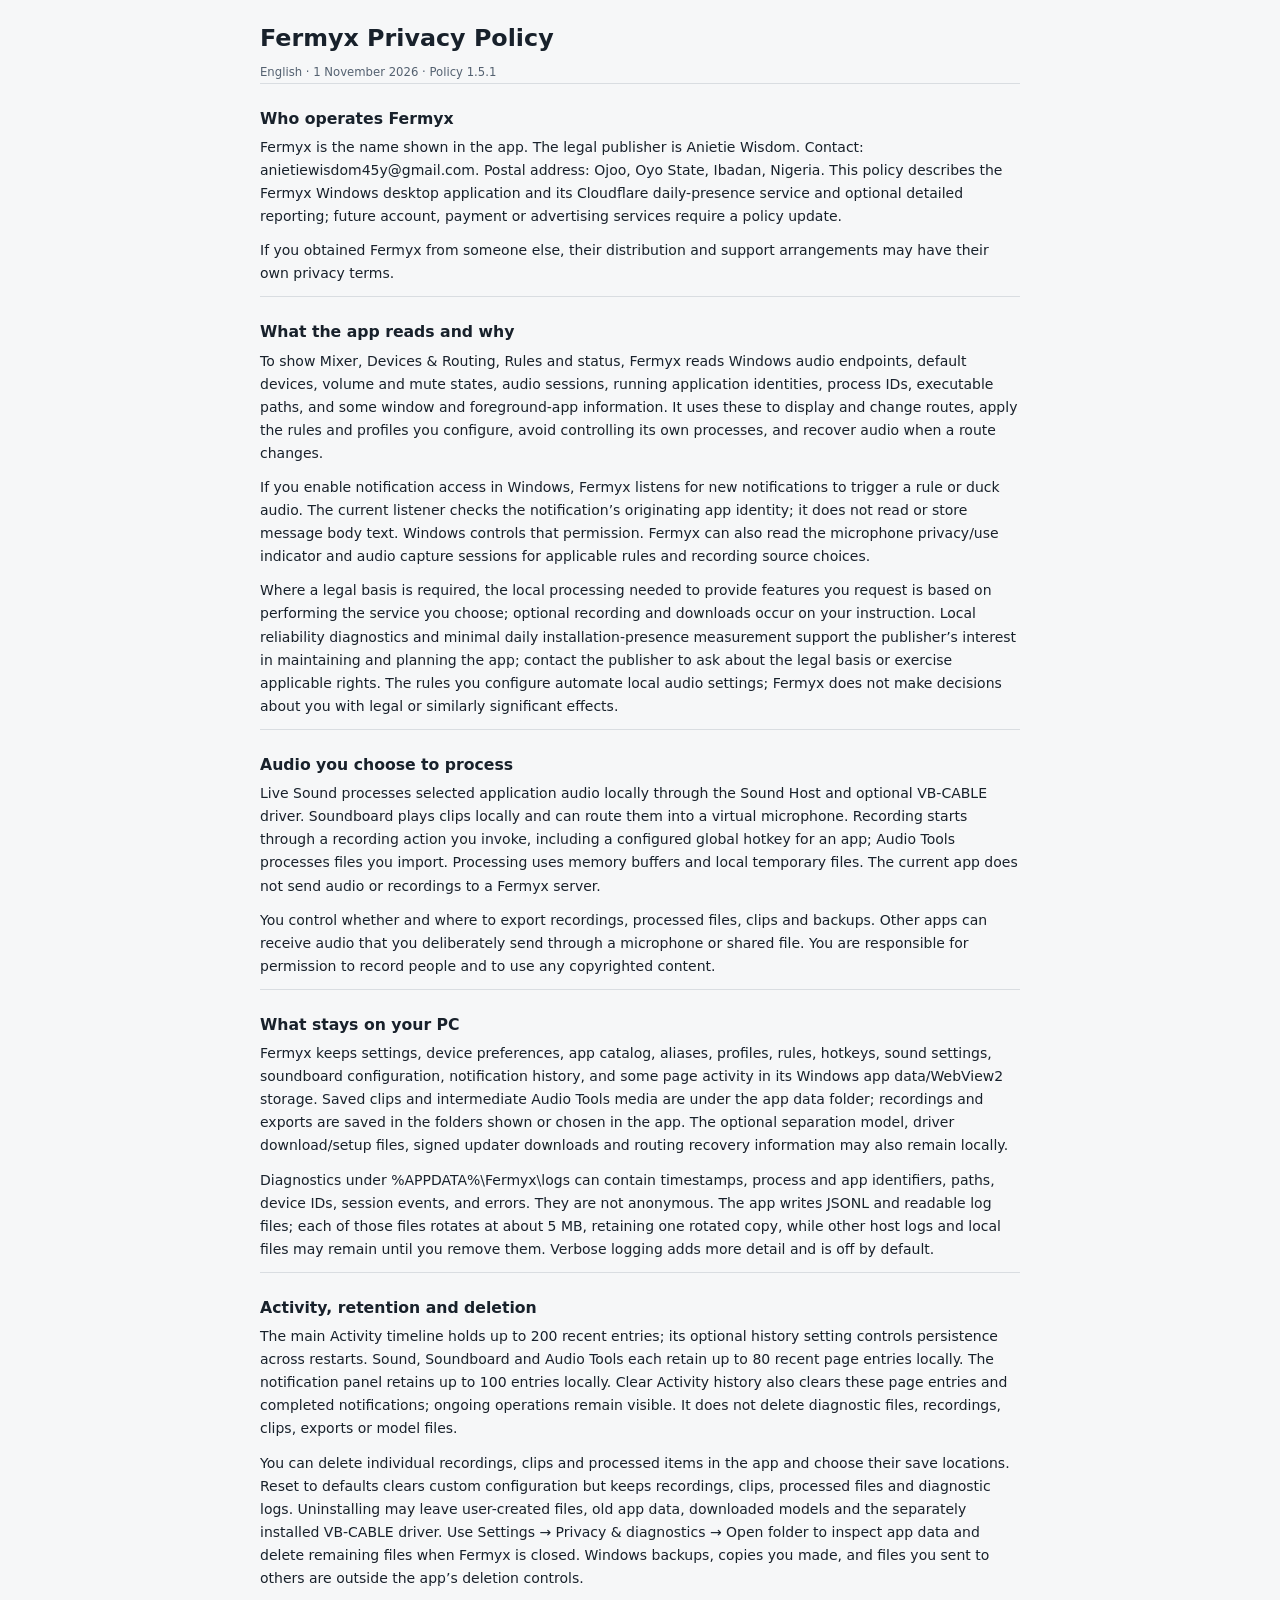
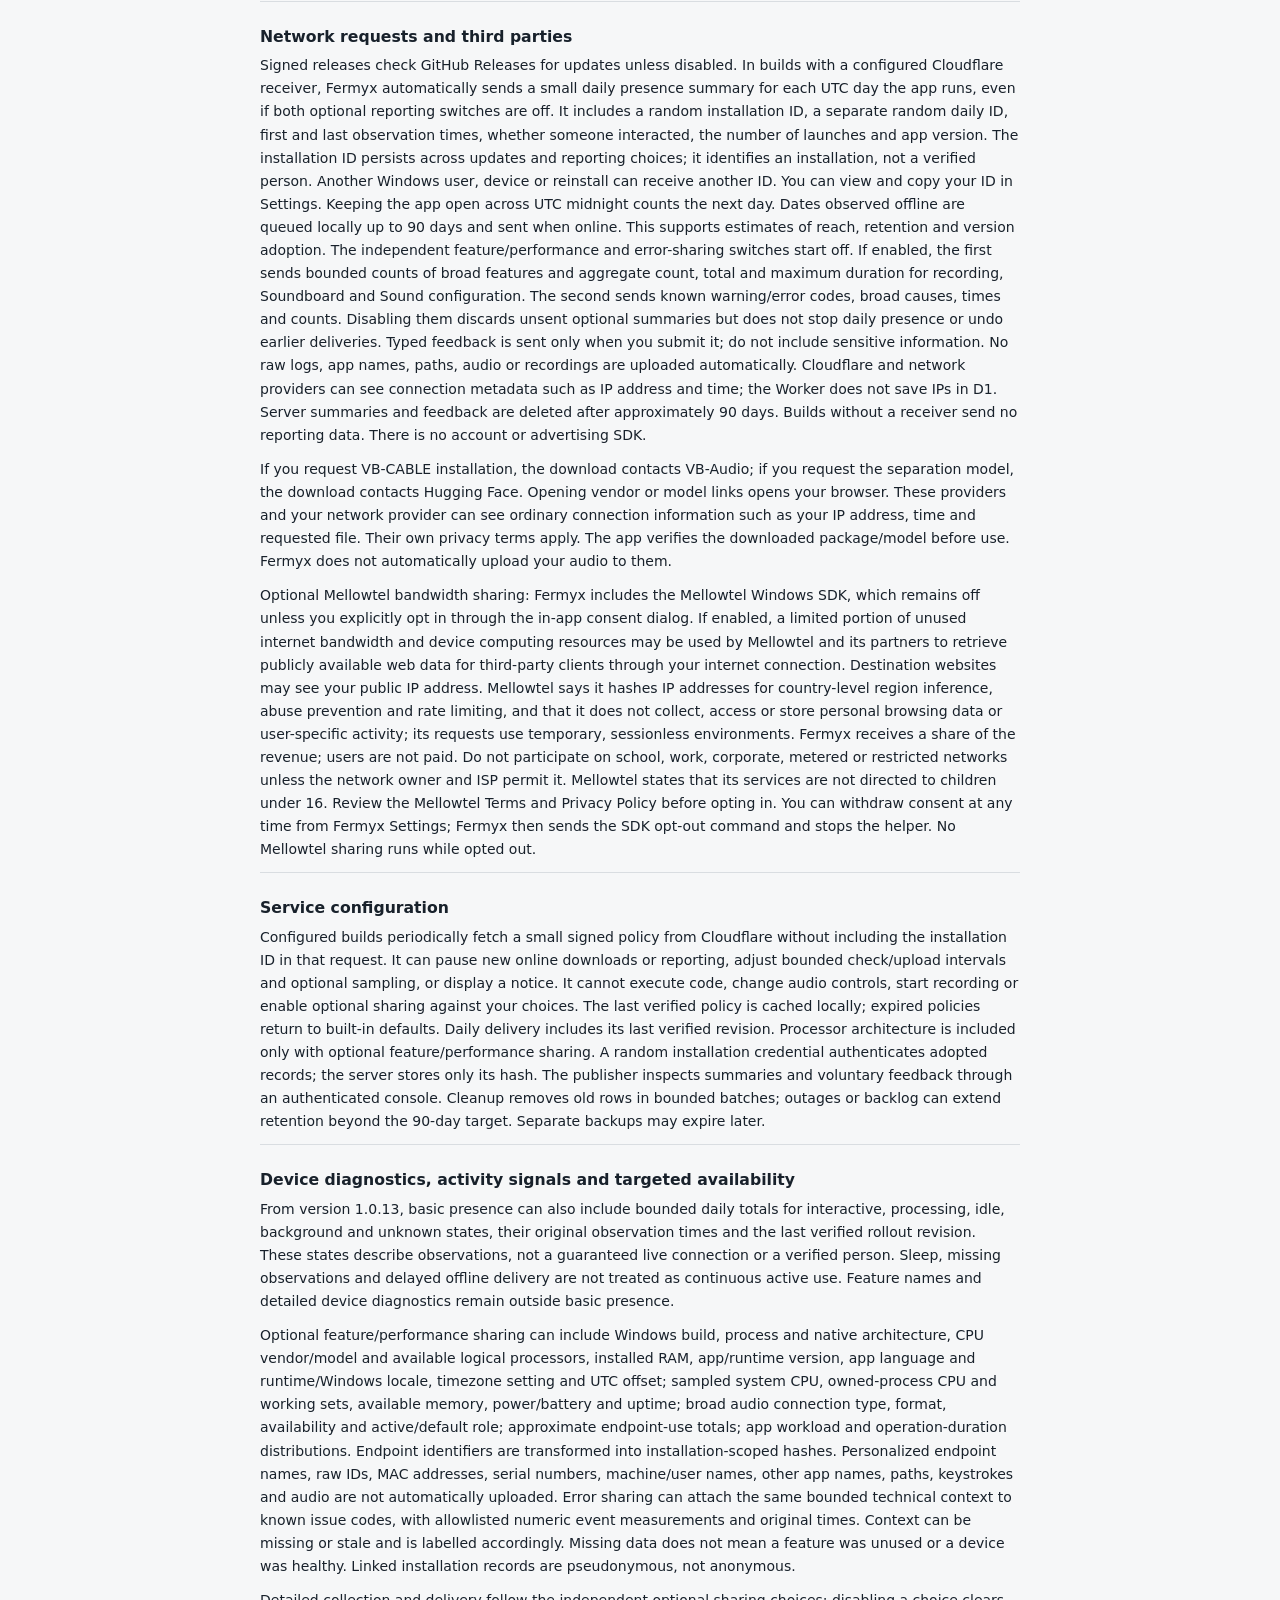
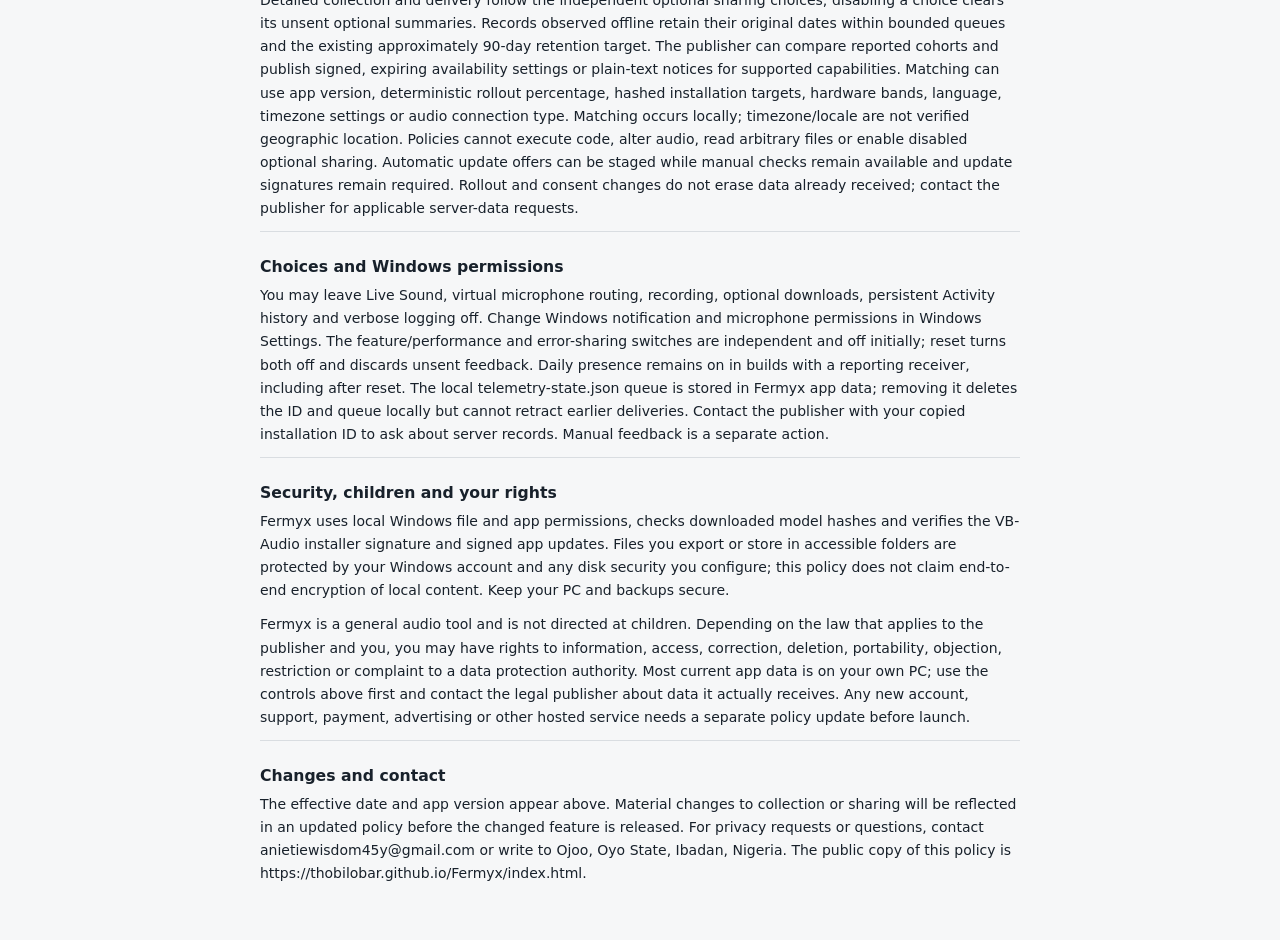
==== commit 937ecbb9: "mellowtel" ====
--- a/index.html
+++ b/index.html
@@ -1,12 +1,12 @@
 <!doctype html>
-<html lang="en"><head><meta name="fermyx-policy-version" content="1.5.0"><meta charset="utf-8"><meta name="viewport" content="width=device-width,initial-scale=1"><title>Fermyx Privacy Policy</title><style>
+<html lang="en"><head><meta name="fermyx-policy-version" content="1.5.1"><meta charset="utf-8"><meta name="viewport" content="width=device-width,initial-scale=1"><title>Fermyx Privacy Policy</title><style>
 @font-face{font-family:"Fermyx Hindi";src:url("fonts/fermyx-hi.woff2")}html:lang(hi){font-family:"Nirmala UI","Fermyx Hindi",system-ui,sans-serif}@font-face{font-family:"Fermyx Japanese";src:url("fonts/fermyx-ja.woff2")}@font-face{font-family:"Fermyx Korean";src:url("fonts/fermyx-ko.woff2")}html:lang(ja){font-family:"Yu Gothic UI","Meiryo","Fermyx Japanese",system-ui,sans-serif;line-break:strict}html:lang(ko){font-family:"Malgun Gothic","Fermyx Korean",system-ui,sans-serif;word-break:keep-all}:root{color-scheme:light dark;font-family:system-ui,Segoe UI,sans-serif;font-size:14px;line-height:1.65;background:#f6f7f8;color:#18212b}body{max-width:760px;margin:0 auto;padding:24px clamp(16px,5vw,36px) 44px}h1{font-size:1.7rem;line-height:1.2;margin:0 0 7px}h2{font-size:1.12rem;line-height:1.35;margin:24px 0 6px}p{margin:7px 0 11px;overflow-wrap:anywhere}small{color:#546170}aside{border-left:3px solid #b06700;padding:10px 13px;background:#fff4df;margin:20px 0}section{border-top:1px solid #d9dde1}::selection{background:#afddff}@media(prefers-color-scheme:dark){:root{background:#171a1e;color:#edf2f5}small{color:#a8b3bc}section{border-color:#384148}aside{background:#30271a;color:#ffe1a4}}
-</style></head><body><main><h1>Fermyx Privacy Policy</h1><small>English · 29 October 2026 · Policy 1.5.0</small><section><h2>Who operates Fermyx</h2><p>Fermyx is the name shown in the app. The legal publisher is Anietie Wisdom. Contact: anietiewisdom45y@gmail.com. Postal address: Ojoo, Oyo State, Ibadan, Nigeria. This policy describes the Fermyx Windows desktop application and its Cloudflare daily-presence service and optional detailed reporting; future account, payment or advertising services require a policy update.</p><p>If you obtained Fermyx from someone else, their distribution and support arrangements may have their own privacy terms.</p></section>
+</style></head><body><main><h1>Fermyx Privacy Policy</h1><small>English · 1 November 2026 · Policy 1.5.1</small><section><h2>Who operates Fermyx</h2><p>Fermyx is the name shown in the app. The legal publisher is Anietie Wisdom. Contact: anietiewisdom45y@gmail.com. Postal address: Ojoo, Oyo State, Ibadan, Nigeria. This policy describes the Fermyx Windows desktop application and its Cloudflare daily-presence service and optional detailed reporting; future account, payment or advertising services require a policy update.</p><p>If you obtained Fermyx from someone else, their distribution and support arrangements may have their own privacy terms.</p></section>
 <section><h2>What the app reads and why</h2><p>To show Mixer, Devices &amp; Routing, Rules and status, Fermyx reads Windows audio endpoints, default devices, volume and mute states, audio sessions, running application identities, process IDs, executable paths, and some window and foreground-app information. It uses these to display and change routes, apply the rules and profiles you configure, avoid controlling its own processes, and recover audio when a route changes.</p><p>If you enable notification access in Windows, Fermyx listens for new notifications to trigger a rule or duck audio. The current listener checks the notification’s originating app identity; it does not read or store message body text. Windows controls that permission. Fermyx can also read the microphone privacy/use indicator and audio capture sessions for applicable rules and recording source choices.</p><p>Where a legal basis is required, the local processing needed to provide features you request is based on performing the service you choose; optional recording and downloads occur on your instruction. Local reliability diagnostics and minimal daily installation-presence measurement support the publisher’s interest in maintaining and planning the app; contact the publisher to ask about the legal basis or exercise applicable rights. The rules you configure automate local audio settings; Fermyx does not make decisions about you with legal or similarly significant effects.</p></section>
 <section><h2>Audio you choose to process</h2><p>Live Sound processes selected application audio locally through the Sound Host and optional VB-CABLE driver. Soundboard plays clips locally and can route them into a virtual microphone. Recording starts through a recording action you invoke, including a configured global hotkey for an app; Audio Tools processes files you import. Processing uses memory buffers and local temporary files. The current app does not send audio or recordings to a Fermyx server.</p><p>You control whether and where to export recordings, processed files, clips and backups. Other apps can receive audio that you deliberately send through a microphone or shared file. You are responsible for permission to record people and to use any copyrighted content.</p></section>
 <section><h2>What stays on your PC</h2><p>Fermyx keeps settings, device preferences, app catalog, aliases, profiles, rules, hotkeys, sound settings, soundboard configuration, notification history, and some page activity in its Windows app data/WebView2 storage. Saved clips and intermediate Audio Tools media are under the app data folder; recordings and exports are saved in the folders shown or chosen in the app. The optional separation model, driver download/setup files, signed updater downloads and routing recovery information may also remain locally.</p><p>Diagnostics under %APPDATA%\Fermyx\logs can contain timestamps, process and app identifiers, paths, device IDs, session events, and errors. They are not anonymous. The app writes JSONL and readable log files; each of those files rotates at about 5 MB, retaining one rotated copy, while other host logs and local files may remain until you remove them. Verbose logging adds more detail and is off by default.</p></section>
 <section><h2>Activity, retention and deletion</h2><p>The main Activity timeline holds up to 200 recent entries; its optional history setting controls persistence across restarts. Sound, Soundboard and Audio Tools each retain up to 80 recent page entries locally. The notification panel retains up to 100 entries locally. Clear Activity history also clears these page entries and completed notifications; ongoing operations remain visible. It does not delete diagnostic files, recordings, clips, exports or model files.</p><p>You can delete individual recordings, clips and processed items in the app and choose their save locations. Reset to defaults clears custom configuration but keeps recordings, clips, processed files and diagnostic logs. Uninstalling may leave user-created files, old app data, downloaded models and the separately installed VB-CABLE driver. Use Settings → Privacy &amp; diagnostics → Open folder to inspect app data and delete remaining files when Fermyx is closed. Windows backups, copies you made, and files you sent to others are outside the app’s deletion controls.</p></section>
-<section><h2>Network requests and third parties</h2><p>Signed releases check GitHub Releases for updates unless disabled. In builds with a configured Cloudflare receiver, Fermyx automatically sends a small daily presence summary for each UTC day the app runs, even if both optional reporting switches are off. It includes a random installation ID, a separate random daily ID, first and last observation times, whether someone interacted, the number of launches and app version. The installation ID persists across updates and reporting choices; it identifies an installation, not a verified person. Another Windows user, device or reinstall can receive another ID. You can view and copy your ID in Settings. Keeping the app open across UTC midnight counts the next day. Dates observed offline are queued locally up to 90 days and sent when online. This supports estimates of reach, retention and version adoption. The independent feature/performance and error-sharing switches start off. If enabled, the first sends bounded counts of broad features and aggregate count, total and maximum duration for recording, Soundboard and Sound configuration. The second sends known warning/error codes, broad causes, times and counts. Disabling them discards unsent optional summaries but does not stop daily presence or undo earlier deliveries. Typed feedback is sent only when you submit it; do not include sensitive information. No raw logs, app names, paths, audio or recordings are uploaded automatically. Cloudflare and network providers can see connection metadata such as IP address and time; the Worker does not save IPs in D1. Server summaries and feedback are deleted after approximately 90 days. Builds without a receiver send no reporting data. There is no account or advertising SDK.</p><p>If you request VB-CABLE installation, the download contacts VB-Audio; if you request the separation model, the download contacts Hugging Face. Opening vendor or model links opens your browser. These providers and your network provider can see ordinary connection information such as your IP address, time and requested file. Their own privacy terms apply. The app verifies the downloaded package/model before use. Fermyx does not automatically upload your audio to them.</p></section>
+<section><h2>Network requests and third parties</h2><p>Signed releases check GitHub Releases for updates unless disabled. In builds with a configured Cloudflare receiver, Fermyx automatically sends a small daily presence summary for each UTC day the app runs, even if both optional reporting switches are off. It includes a random installation ID, a separate random daily ID, first and last observation times, whether someone interacted, the number of launches and app version. The installation ID persists across updates and reporting choices; it identifies an installation, not a verified person. Another Windows user, device or reinstall can receive another ID. You can view and copy your ID in Settings. Keeping the app open across UTC midnight counts the next day. Dates observed offline are queued locally up to 90 days and sent when online. This supports estimates of reach, retention and version adoption. The independent feature/performance and error-sharing switches start off. If enabled, the first sends bounded counts of broad features and aggregate count, total and maximum duration for recording, Soundboard and Sound configuration. The second sends known warning/error codes, broad causes, times and counts. Disabling them discards unsent optional summaries but does not stop daily presence or undo earlier deliveries. Typed feedback is sent only when you submit it; do not include sensitive information. No raw logs, app names, paths, audio or recordings are uploaded automatically. Cloudflare and network providers can see connection metadata such as IP address and time; the Worker does not save IPs in D1. Server summaries and feedback are deleted after approximately 90 days. Builds without a receiver send no reporting data. There is no account or advertising SDK.</p><p>If you request VB-CABLE installation, the download contacts VB-Audio; if you request the separation model, the download contacts Hugging Face. Opening vendor or model links opens your browser. These providers and your network provider can see ordinary connection information such as your IP address, time and requested file. Their own privacy terms apply. The app verifies the downloaded package/model before use. Fermyx does not automatically upload your audio to them.</p><p>Optional Mellowtel bandwidth sharing: Fermyx includes the Mellowtel Windows SDK, which remains off unless you explicitly opt in through the in-app consent dialog. If enabled, a limited portion of unused internet bandwidth and device computing resources may be used by Mellowtel and its partners to retrieve publicly available web data for third-party clients through your internet connection. Destination websites may see your public IP address. Mellowtel says it hashes IP addresses for country-level region inference, abuse prevention and rate limiting, and that it does not collect, access or store personal browsing data or user-specific activity; its requests use temporary, sessionless environments. Fermyx receives a share of the revenue; users are not paid. Do not participate on school, work, corporate, metered or restricted networks unless the network owner and ISP permit it. Mellowtel states that its services are not directed to children under 16. Review the Mellowtel Terms and Privacy Policy before opting in. You can withdraw consent at any time from Fermyx Settings; Fermyx then sends the SDK opt-out command and stops the helper. No Mellowtel sharing runs while opted out.</p></section>
 <section><h2>Service configuration</h2><p>Configured builds periodically fetch a small signed policy from Cloudflare without including the installation ID in that request. It can pause new online downloads or reporting, adjust bounded check/upload intervals and optional sampling, or display a notice. It cannot execute code, change audio controls, start recording or enable optional sharing against your choices. The last verified policy is cached locally; expired policies return to built-in defaults. Daily delivery includes its last verified revision. Processor architecture is included only with optional feature/performance sharing. A random installation credential authenticates adopted records; the server stores only its hash. The publisher inspects summaries and voluntary feedback through an authenticated console. Cleanup removes old rows in bounded batches; outages or backlog can extend retention beyond the 90-day target. Separate backups may expire later.</p></section>
 <section><h2>Device diagnostics, activity signals and targeted availability</h2><p>From version 1.0.13, basic presence can also include bounded daily totals for interactive, processing, idle, background and unknown states, their original observation times and the last verified rollout revision. These states describe observations, not a guaranteed live connection or a verified person. Sleep, missing observations and delayed offline delivery are not treated as continuous active use. Feature names and detailed device diagnostics remain outside basic presence.</p><p>Optional feature/performance sharing can include Windows build, process and native architecture, CPU vendor/model and available logical processors, installed RAM, app/runtime version, app language and runtime/Windows locale, timezone setting and UTC offset; sampled system CPU, owned-process CPU and working sets, available memory, power/battery and uptime; broad audio connection type, format, availability and active/default role; approximate endpoint-use totals; app workload and operation-duration distributions. Endpoint identifiers are transformed into installation-scoped hashes. Personalized endpoint names, raw IDs, MAC addresses, serial numbers, machine/user names, other app names, paths, keystrokes and audio are not automatically uploaded. Error sharing can attach the same bounded technical context to known issue codes, with allowlisted numeric event measurements and original times. Context can be missing or stale and is labelled accordingly. Missing data does not mean a feature was unused or a device was healthy. Linked installation records are pseudonymous, not anonymous.</p><p>Detailed collection and delivery follow the independent optional sharing choices; disabling a choice clears its unsent optional summaries. Records observed offline retain their original dates within bounded queues and the existing approximately 90-day retention target. The publisher can compare reported cohorts and publish signed, expiring availability settings or plain-text notices for supported capabilities. Matching can use app version, deterministic rollout percentage, hashed installation targets, hardware bands, language, timezone settings or audio connection type. Matching occurs locally; timezone/locale are not verified geographic location. Policies cannot execute code, alter audio, read arbitrary files or enable disabled optional sharing. Automatic update offers can be staged while manual checks remain available and update signatures remain required. Rollout and consent changes do not erase data already received; contact the publisher for applicable server-data requests.</p></section>
 <section><h2>Choices and Windows permissions</h2><p>You may leave Live Sound, virtual microphone routing, recording, optional downloads, persistent Activity history and verbose logging off. Change Windows notification and microphone permissions in Windows Settings. The feature/performance and error-sharing switches are independent and off initially; reset turns both off and discards unsent feedback. Daily presence remains on in builds with a reporting receiver, including after reset. The local telemetry-state.json queue is stored in Fermyx app data; removing it deletes the ID and queue locally but cannot retract earlier deliveries. Contact the publisher with your copied installation ID to ask about server records. Manual feedback is a separate action.</p></section>
